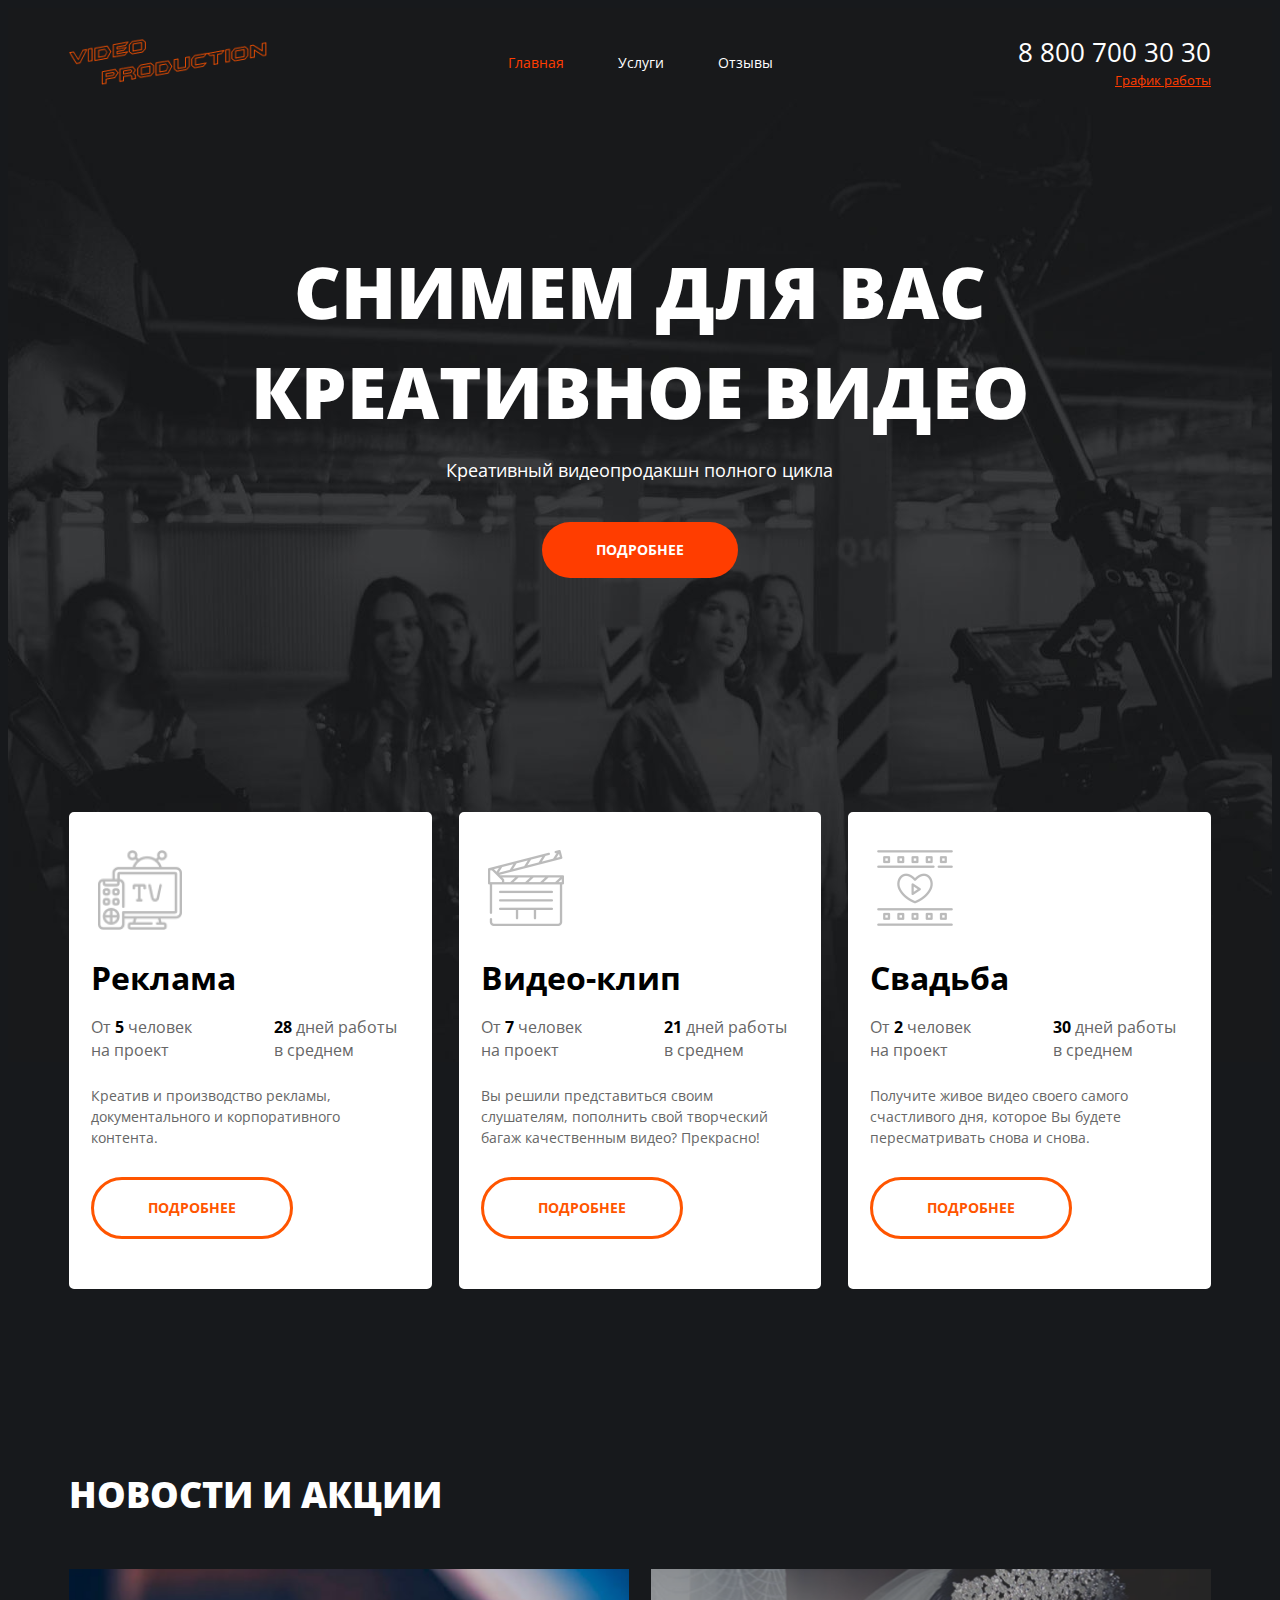
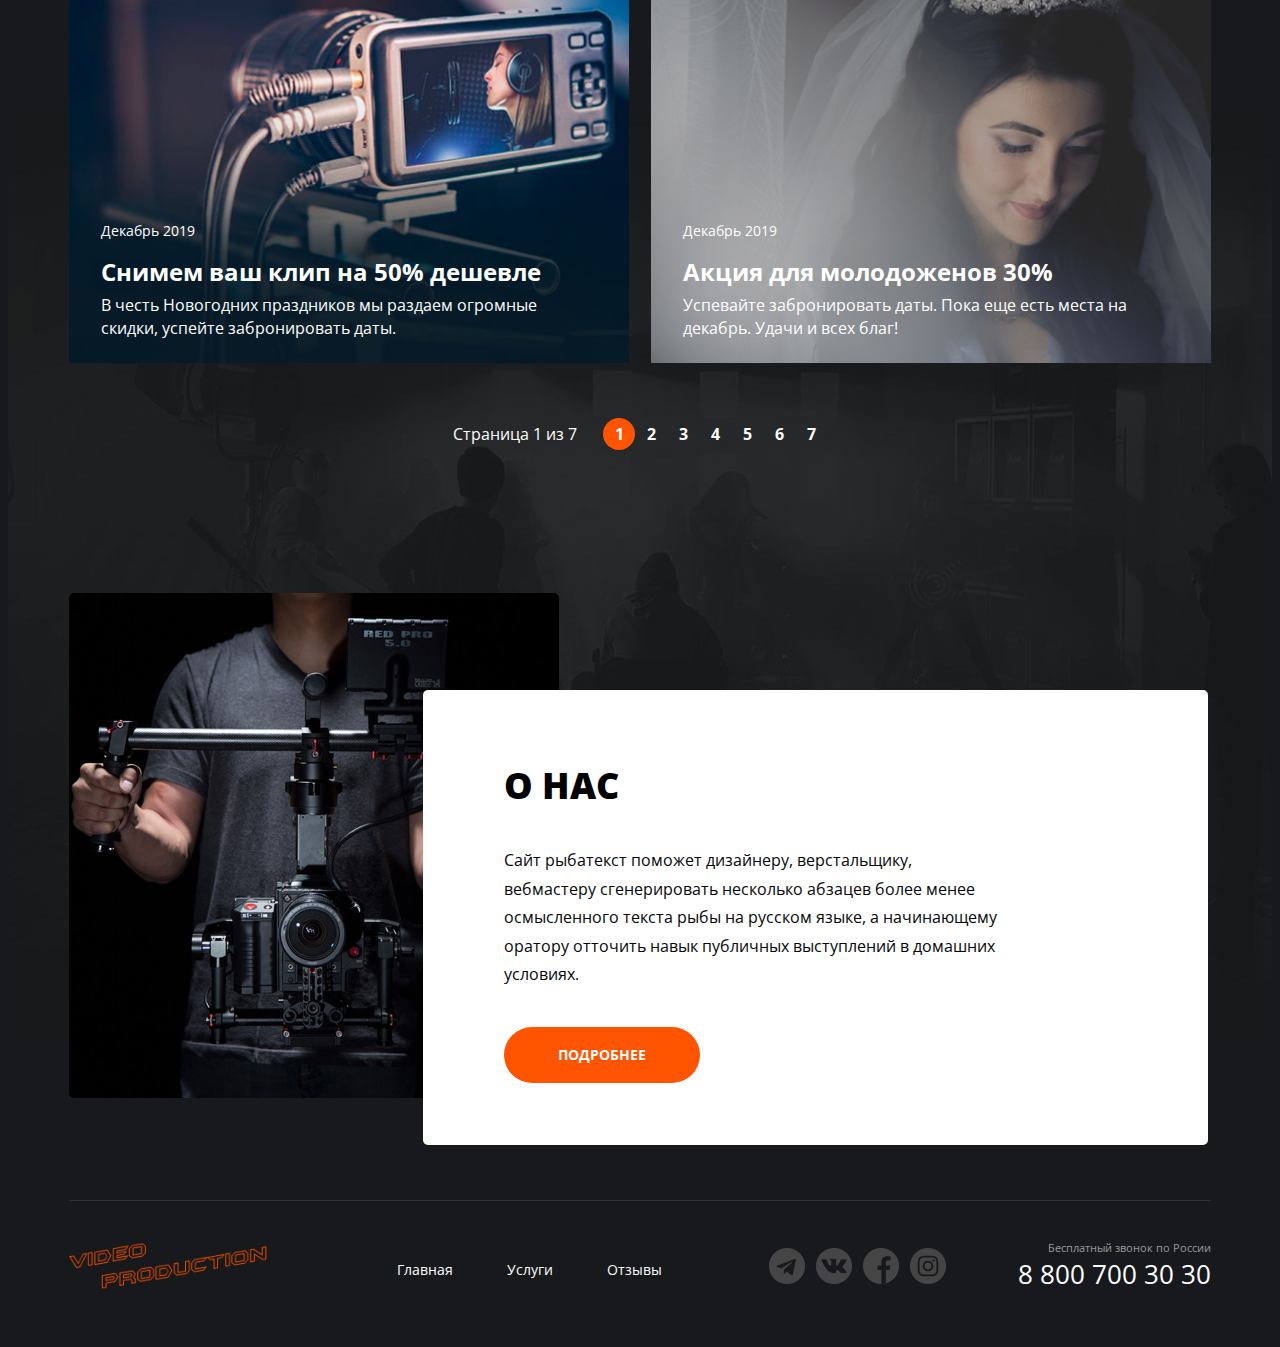
==== index.html @ b5f4c493 "Add files via upload" ====
<!DOCTYPE html>
<html lang="en">

<head>
    <meta charset="UTF-8">
    <meta http-equiv="X-UA-Compatible" content="IE=edge">
    <meta name="viewport" content="width=device-width, initial-scale=1.0">
    <link href="https://fonts.googleapis.com/css2?family=Open+Sans:wght@400;600;700;800&display=swap" rel="stylesheet">
    <link rel="stylesheet" href="./main.css">
    <title>Video Production</title>
</head>

<body>
    <div class="wrapper main-page-wrapper">
        <section class="hero">
            <div class="container hero__container">
                <header class="header">

                    <div class="header__col">
                        <a href="/" class="logo">
                            <img src="./img/logo.png" alt="vp logo" class="logo__img">
                        </a>
                        <nav class="menu">
                            <ul class="menu__list">
                                <li class="menu__item menu__item--active"> <a href="#" class="menu__link">Главная</a> </li>
                                <li class="menu__item"> <a href="#" class="menu__link">Услуги</a>
                                </li>
                                <li class="menu__item"> <a href="#" class="menu__link">Отзывы</a> </li>
                            </ul>
                        </nav>
                    </div>
                    <div class="header__col header__col--align--right">
                        <address class="contacts">
                            <a href="tel:+78007003030" class="contacts__phone">8 800 700 30 30</a>
                            <div class="contacts__dropdown-title">График работы</div>
                        </address>
                    </div>
                </header>
                <div class="hero__content">
                    <div class="hero__text-section">
                        <h1 class="hero__title">Снимем для вас креативное видео</h1>
                        <h4 class="hero__subtitle">Креативный видеопродакшн полного цикла</h4>
                        <a href="#" class="button button--red">Подробнее</a>
                    </div>
                </div>
            </div>
        </section>

        <section class="section">
            <div class="container">
                <ul class="offers">
                    <li class="offers__item offer offer__border">
                        <div class="offer__header">
                            <img src="./img/tv.png" class="offer__header-img" alt="offers image">
                        </div>
                        <div class="offer__content">
                            <h3 class="offer__title">Реклама</h3>
                            <div class="offer__prices">
                                <div class="offer__prices-cell">
                                    <div class="offer__price offer__price-first">От <span class="offer__marker">5</span>
                                        человек на проект
                                    </div>
                                </div>
                                <div class="offer__prices-cell">
                                    <div class="offer__price"><span class="offer__marker">28</span> дней работы в
                                        среднем</div>
                                </div>
                            </div>
                            <p class="offer__text">Креатив и производство рекламы, документального и
                                корпоративного контента.</p>
                            <a href="#" class="button button--light offer--button">Подробнее</a>
                        </div>
                    </li>

                    <li class="offers__item offer offer__border">
                        <div class="offer__header">
                            <img src="./img/clapper.png" class="offer__header-img" alt="offers image">
                        </div>
                        <div class="offer__content">
                            <h3 class="offer__title">Видео-клип</h3>
                            <div class="offer__prices">
                                <div class="offer__prices-cell">
                                    <div class="offer__price offer__price-first">От <span class="offer__marker">7</span>
                                        человек на проект
                                    </div>
                                </div>
                                <div class="offer__prices-cell">
                                    <div class="offer__price"><span class="offer__marker">21</span> дней работы в
                                        среднем</div>
                                </div>
                            </div>
                            <p class="offer__text">Вы решили представиться своим слушателям, пополнить свой
                                творческий багаж качественным видео? Прекрасно!</p>
                            <a href="#" class="button button--light offer--button">Подробнее</a>
                        </div>
                    </li>

                    <li class="offers__item offer offer__border">
                        <div class="offer__header">
                            <img src="./img/film.png" class="offer__header-img" alt="offers image">
                        </div>
                        <div class="offer__content">
                            <h3 class="offer__title">Свадьба</h3>
                            <div class="offer__prices">
                                <div class="offer__prices-cell">
                                    <div class="offer__price offer__price-first">От <span class="offer__marker">2</span>
                                        человек на проект
                                    </div>
                                </div>
                                <div class="offer__prices-cell">
                                    <div class="offer__price"><span class="offer__marker">30</span> дней работы в
                                        среднем</div>
                                </div>
                            </div>
                            <p class="offer__text">Получите живое видео своего самого счастливого дня, которое Вы
                                будете пересматривать снова и снова.</p>
                            <a href="#" class="button button--light offer--button">Подробнее</a>
                        </div>
                    </li>
                </ul>
            </div>
        </section>

        <section class="section section__news">
            <div class="container">
                <h2 class="section__title">Новости и акции</h2>
                <ul class="news">
                    <li class="news__item single-news">
                        <img src="./img/camera.png" alt="Снимем ваш клип" class="single-news__cover">
                        <div class="single-news__text-content">
                            <time class="single-news__date">Декабрь 2019</time>
                            <div class="single-news__title">Снимем ваш клип на 50% дешевле</div>
                            <div class="single-news__desc">В честь Новогодних праздников мы раздаем огромные скидки,
                                успейте
                                забронировать даты.</div>
                        </div>
                    </li>
                    <li class="news__item single-news">
                        <img src="./img/wedding.png" alt="Акция для молодожёнов"
                            class="single-news__cover single-news__cover--gradient">
                        <div class="single-news__text-content">
                            <time class="single-news__date">Декабрь 2019</time>
                            <div class="single-news__title">Акция для молодоженов 30%</div>
                            <div class="single-news__desc">Успевайте забронировать даты. Пока еще есть места на декабрь.
                                Удачи
                                и всех благ!</div>
                        </div>
                    </li>
                </ul>

                <div class="paginator">
                    <div class="paginator__info"> Страница <span class="pagination__index">1</span> из <span
                            class="paginatioin__count">7</span></div>
                    <ul class="paginator__list">
                        <li class="paginator__item paginator__item--active"> <a href="#" class="paginator__link">1</a>
                        </li>
                        <li class="paginator__item"> <a href="#" class="paginator__link">2</a> </li>
                        <li class="paginator__item"> <a href="#" class="paginator__link">3</a> </li>
                        <li class="paginator__item"> <a href="#" class="paginator__link">4</a> </li>
                        <li class="paginator__item"> <a href="#" class="paginator__link">5</a> </li>
                        <li class="paginator__item"> <a href="#" class="paginator__link">6</a> </li>
                        <li class="paginator__item"> <a href="#" class="paginator__link">7</a> </li>
                    </ul>
                </div>
            </div>
        </section>

        <section class="section section__about">
            <div class="container">
                <div class="about">
                    <div class="about__desc">
                        <h2 class="about__title">О нас</h2>
                        <div class="about__desc-text">
                            <p>
                                Сайт рыбатекст поможет дизайнеру, верстальщику, вебмастеру сгенерировать несколько
                                абзацев более менее осмысленного текста рыбы на русском языке, а начинающему оратору
                                отточить навык публичных выступлений в домашних условиях.
                            </p>
                        </div>
                        <a href="#" class="button button--orange--light">Подробнее</a>
                    </div>
                </div>
            </div>
        </section>

        <footer class="footer-container">
            <div class="container footer-container__content">
                <div class="footer footer-container__section">
                    <div class="footer__col">
                        <a href="/" class="footer__logo">
                            <img src="./img/logo.png" alt="vp logo" class="footer__logo--image">
                        </a>
                        <nav class="menu">
                            <ul class="menu__list">
                                <li class="menu__item menu__item--footer"> <a href="#" class="menu__link">Главная</a>
                                </li>
                                <li class="menu__item menu__item--footer"> <a href="#" class="menu__link">Услуги</a>
                                </li>
                                <li class="menu__item menu__item--footer"> <a href="#" class="menu__link">Отзывы</a>
                                </li>
                            </ul>
                        </nav>
                    </div>
                    <div class="footer__col footer__col--align--right">
                        <ul class="socials">
                            <li class="socials__item socials__item--icon--tg">
                                <a href="" class="socials__link"></a>
                            </li>
                            <li class="socials__item socials__item--icon--vk">
                                <a href="" class="socials__link"></a>
                            </li>
                            <li class="socials__item socials__item--icon--fb">
                                <a href="" class="socials__link"></a>
                            </li>
                            <li class="socials__item socials__item--icon--ig">
                                <a href="" class="socials__link"></a>
                            </li>
                        </ul>
                    </div>
                    <address class="contacts">
                        <div class="contacts__desc">Бесплатный звонок по России</div>
                        <a href="tel:+78007003030" class="contacts__phone">8 800 700 30 30</a>
                    </address>
                </div>
            </div>
        </footer>



    </div>
</body>

</html>
---- main.css ----
body {
    font-family: "Open Sans", Helvetica, sans-serif;
    color: #FFF;
    font-size: 16px;
    line-height: 1.42;
    background: #17191C;
    -webkit-font-smoothing: antialiased;
    -moz-osx-font-smoothing: grayscale;
}

a {
    color: inherit;
}

ul {
    padding: 0;
    margin: 0;
}

ul li {
    list-style: none;
}

h1,
h2,
h3,
h4,
h5,
h6 {
    margin: 0;
    font-weight: normal;
}

p {
    margin-top: 0;
}

* {
    box-sizing: border-box;
}

img {
    display: block;
    max-width: 100%;
}

body,
html {
    height: 100%;
}

button {
    background: transparent;
    border: none;
    cursor: pointer;
}

.wrapper {
    display: flex;
    flex-direction: column;
    min-height: 100%;
    overflow: hidden;
    min-width: 1200px;
}

.main-page-wrapper {
    background: url("./img/hero.png") center top no-repeat, url("./img/bottom-pic.png") center bottom 307px no-repeat;
}

.container {
    margin: 0 auto;
    width: 1142px;
}

.hero__container {
    display: flex;
    flex-direction: column;
    justify-content: space-between;
    min-height: 570px;
}

.header {
    padding-top: 26px;
    margin-bottom: 30px;
    display: flex;
    justify-content: space-between;
    align-items: center;
}

.header__col {
    display: flex;
    align-items: center;
}

.header__col--align--right {
    justify-content: flex-end;
}

.logo {
    display: block;
    margin-right: 241px;
}

.contacts {
    font-style: normal;
    text-align: right;

}

.contacts__desc {
    color: #9A9A9A;
    font-size: 11px;
}

.menu__item {
    display: inline-block;
    vertical-align: middle;
    margin-right: 50px;
}

.menu__item--active .menu__link {
    color: #FF3D00;
}

.menu__item:last-child {
    margin-right: 0;
}

.menu__link {
    font-size: 14px;
    text-decoration: none;
}

.menu__link:hover {
    color: #FF3D00;
}

.contacts__phone {
    text-decoration: none;
    font-size: 26px;
    margin-bottom: 0;
}

.contacts__dropdown-title {
    font-size: 13px;
    text-decoration: underline;
    color: #FF3D00;
}

.hero {
    display: flex;
    flex-direction: column;
    align-items: center;
    justify-content: center;
    text-align: center;
    margin-bottom: 234px;
}

.hero__content {
    display: flex;
    justify-content: center;
}

.hero__text-section {
    width: 70%;

}

.hero__title {
    font-size: 72px;
    font-weight: 800;
    line-height: 1.40;
    margin-bottom: 18px;
    text-transform: uppercase;
}

.hero__subtitle {
    font-size: 18px;
    margin-bottom: 42px;
    line-height: 20px;
}

.button {
    border-radius: 34px;
    padding: 18px 54px;
    color: #fff;
    font-weight: bold;
    text-transform: uppercase;
    text-decoration: none;
    font-size: 14px;
    display: inline-block;
}

.button--red {
    background: #FF3D00;
}

.button--red:hover {
    background: #DA0100;
}

.button--orange {
    background: #FF5500;
}

.button--orange:hover {
    background: #FF3D00;
}

.button--orange--light {
    background: #FF5400;

}

.button--orange--light:hover {
    background: #FF3D00;
}


.button--light {
    color: #FF5500;
    border: solid;
    border-color: #FF5500;
    background: #fff;
}

.button--light--align {
    margin-left: 16px;
}

.button--light:hover {
    background: #FF5500;
    color: #fff;
}

.offer--button {
    margin-bottom: 45px;
}

.button--grey {
    background: #8E8E8E;
}

.button--grey:hover {
    background: #2B2B2B;
    ;
}

.section {
    margin-bottom: 180px;
}

.section__title {
    font-size: 36px;
    font-weight: 800;
    margin-bottom: 49px;
    text-transform: uppercase;
}


.offers {
    display: flex;
    justify-content: space-between;
}

.offers__item {
    width: calc(100% / 3 - 18px);
}

.offers__item:last-child {
    margin-right: 0;
}

.offer {
    min-height: 475px;
    background: #FFF;
    border-radius: 5px;
    overflow: hidden;
    display: flex;
    flex-direction: column;
}

.offer__border {
    border: 5px solid #FFF;
    box-sizing: border-box;
    border-radius: 5px;
}

.offer__border:hover {
    border: 5px solid #CCC;
    box-sizing: border-box;
    border-radius: 5px;
}

.offer__header {
    min-height: 98px;
    position: relative;
    margin-bottom: 40px;
}

.offer__content {
    padding: 26px 17px;
    padding-top: 0;
    padding-right: 0;
    padding-bottom: 0;
}

.offer__header-img {
    position: absolute;
    top: 33px;
    left: 24px;
}

.offer__title {
    font-size: 32px;
    font-weight: bold;
    color: #000;
    margin-bottom: 16px;
}

.offer__prices {
    color: #666;
    margin-bottom: 23px;
    display: flex;
    justify-content: space-between;
    width: 306px;
}

.offer__prices:last-child {
    margin-right: 0;
}

.offer__price {
    width: 123px;
}

.offer__price-first {
    margin-right: 35px;
}

.offer__text {
    font-size: 14px;
    width: 306px;
    line-height: 1.51;
    margin-bottom: 29px;
    color: #666;
}

.offer__marker {
    font-weight: 700;
    color: #000;
}

.offer__prices-cell {
    margin-right: 25px;
}

.offer__prices-cell:last-child {
    margin-right: 0;
}

.section__news {
    margin-bottom: 143px;
}

.news {
    margin-bottom: 55px;
    display: flex;
    justify-content: space-between;
}

.news__item {
    height: 394px;
    margin-right: 2%;
    flex: 1;
}

.news__item:last-child {
    margin-right: 0;
}

.single-news {
    overflow: hidden;
    position: relative;
}

.single-news__cover {
    display: block;
    width: 100%;
    height: 100%;
    object-fit: cover;
}

.single-news__cover--gradient {
    background: linear-gradient(0deg, rgba(90, 90, 90, 0.4), rgba(90, 90, 90, 0.4));
}

.single-news__text-content {
    position: absolute;
    left: 0;
    right: 0;
    bottom: 0;
    padding: 24px 32px;
    min-height: 140px;
}

.single-news__date {
    font-size: 14px;
    margin-bottom: 18px;
}

.single-news__title {
    font-size: 24px;
    font-weight: bold;
    margin-bottom: 5px;
    margin-top: 13px;
}

.paginator {
    text-align: center;
    display: flex;
    justify-content: center;
    align-items: center;
}

.paginator__item {
    text-align: center;
}

.paginator__info {
    margin-right: 26px;
}

.paginator__list {
    display: flex;
    align-items: center;
}

.paginator__item:last-child {
    margin-bottom: 0;
}

.paginator__item:hover {
    width: 32px;
    height: 32px;
    border-radius: 50%;
    background: #FF5500;
}

.paginator__item--active .paginator__link {
    background: #FF5500;
}

.paginator__link {
    display: block;
    width: 32px;
    height: 32px;
    border-radius: 50%;
    text-decoration: none;
    font-weight: bold;
    line-height: 32px;
}

.section__about {
    margin-bottom: 55px;
}

.about {
    display: flex;
}


.about:before,
.about__desc {
    border-radius: 5px;
}

.about:before {
    content: "";
    display: block;
    width: 490px;
    height: 505px;
    background: url("./img/cameraman.png") center center / cover no-repeat;
}

.about__desc {
    background: #FFF;
    padding: 70px 81px;
    max-width: 785px;
    padding-right: 203px;
    height: 455px;
    margin-left: -136px;
    margin-top: 97px;
}

.about__title {
    font-weight: 800;
    font-size: 36px;
    text-transform: uppercase;
    margin-bottom: 35px;
    color: #000;
}

.about__desc-text {
    margin-bottom: 38px;
    color: #060606;
    line-height: 1.78;
}

.about__desc-text p {
    margin-bottom: 20px;

}

.about__desc-text p:last-child {
    margin-bottom: 0;
}

.footer-container {
    margin-top: auto;
}

.footer-container__content {
    border-top: 1px solid rgba(255, 255, 255, .1);
}

.footer-container__section {
    height: 130px;
    margin-bottom: 16px;
}

.footer {
    position: relative;
    display: flex;
    align-items: center;
    justify-content: space-between;
}

.footer__col {
    display: flex;
}

.footer__col--align--right {
    justify-content: flex-end;
}

.footer__logo {
    margin-right: 130px;
}

.menu__item--footer {
    margin-top: 15px;
}

.socials__item {
    display: inline-block;
    vertical-align: middle;
    margin-right: 7px;
}

.socials {
    margin-left: 35px;
}

.socials__item:last-child {
    margin-right: 0;
}

.socials__link {
    display: block;
    text-decoration: none;
    width: 36px;
    height: 36px;
    background: center center no-repeat;
}

.socials__item--icon--tg .socials__link {
    background-image: url("/img/telegram.png");
}

.socials__item--icon--tg .socials__link:hover {
    background-image: url("/img/ht.png");
}

.socials__item--icon--vk .socials__link {
    background-image: url("/img/vk.png");
}

.socials__item--icon--vk .socials__link:hover {
    background-image: url("/img/hvk.png");
}

.socials__item--icon--fb .socials__link {
    background-image: url("/img/f.png");
}

.socials__item--icon--fb .socials__link:hover {
    background-image: url("/img/hf.png");
}

.socials__item--icon--ig .socials__link {
    background-image: url("/img/in.png");
}

.socials__item--icon--ig .socials__link:hover {
    background-image: url("/img/hin.png");
}

/*services page*/

.top-line {
    min-height: 416px;
    background: #17191C url("./img/top-line.png") right 50% top no-repeat;
    display: flex;
    flex-direction: column;
    padding-bottom: 25px;

}

.top-line__container {
    flex: 1;
    display: flex;
    flex-direction: column;
    justify-content: space-between;
}

.top-line__header {
    margin-bottom: 30px;
    padding-top: 20px;
}

.page-title {
    font-size: 72px;
    font-weight: 800;
    line-height: 1;
    text-transform: uppercase;
}

.breadcrumbs__list {
    display: flex;
    align-items: center;
}

.breadcrumbs__list .breadcrumbs__item--active {
    font-weight: bold;
    align-items: center;
}

.breadcrumbs__item {
    display: inline-block;
    padding-left: 2px;
    vertical-align: bottom;
}

.breadcrumbs__item:first-child {
    padding-left: 0px;
}

.breadcrumbs__item:after {
    content: "/ ";
    color: #9A9A9A;
    ;
    padding-left: 2px;
}

.breadcrumbs__item:last-child:after {
    display: none;
}

.breadcrumbs__link {
    color: #9A9A9A;
    font-size: 14px;
}

.page-content {
    background: #fff;
    color: #303030;
    padding: 72px 0;
}

.page-content--section {
    margin-bottom: 0
}

.service {
    display: flex;
    padding: 24px 0px;
    padding-bottom: 20px;
    text-decoration: none;
}

.service:hover {
    background: #E5E5E5;
}

.service:hover .service__button {
    background: #FF5500;
    color: #fff;
}

.service__img {
    width: 30%;
    margin-right: 15%;
}

.service__content {
    flex: 1;
    position: relative;
    left: 0px;
    top: 10px;
    width: 100%;
}

.services__list {
    margin-bottom: 38px;
}

.service__title {
    font-size: 36px;
    font-weight: bold;
    margin-bottom: 29px;
    color: #000;
}

.service__desc {
    line-height: 1.7;
    margin-bottom: 30px;
}

.paginator--theme--dark {
    color: #000;
    padding-left: 30px;
    margin-bottom: 16px;
}

.paginator--theme--dark .paginator__item--active .paginator__link {
    color: #FFF;
    background: #FF5300;
}

.paginator--theme--dark .paginator__link:hover {
    color: #FFF;
    background: #FF5300;
}

.inner-section {
    background: #fff;
    color: #1A1B1E;
    padding: 87px 0 65px 0;
}

.inner-section--bg--grey {
    background: #F4F5F5;
}

.inner-section__title {
    font-size: 48px;
    font-weight: bold;
    margin-bottom: 60px;
}

.inner-section__title--feature {
    color: #202020;
    text-transform: uppercase;
    font-weight: 800;
    font-size: 36px;
    margin-bottom: 56px;
}

.partners__list {
    display: flex;
    flex-wrap: wrap;
    justify-content: space-between;
}

.partners__item {
    margin-left: 20px;
    max-width: 65%;
    margin-bottom: 29px;
}


.partners__link {
    text-decoration: none;
    display: flex;
    width: 228px;
    height: 100px;
    align-items: center;
    justify-content: center;
    filter: grayscale(100%);
}

.partners__link:hover {
    filter: grayscale(0);
}

.inner-footer__container {
    padding: 44px 0;
}

.inner-footer {
    margin-top: auto;

}

/* reviews page */

.page-content__reviews {
    padding: 70px 0;
    padding-top: 95px;
}

.reviews {
    column-count: 2;
    column-gap: 30px;
    margin-bottom: 50px;

}

.reviews__item {
    margin-bottom: 20px;
}

.review {
    display: inline-flex;
    flex-direction: column;
    padding: 35px 30px;
    padding-top: 50px;
    padding-bottom: 33px;
    background: #F4F5F5;
    border-radius: 5px;
}

.review__header {
    display: flex;
    align-items: center;
    margin-bottom: 30px;
}

.review__user {
    display: flex;
    align-items: center;
    font-size: 24px;
    font-weight: bold;
    color: #1A1B1E;
    text-decoration: none;
    margin-bottom: 11px;
}

.review__user:hover {
    color: #2E77A4;
    text-decoration: underline;
}

.review__user:after {
    content: url("./img/reviews/vk-blue\ 1.png");
    height: 29px;
    margin-left: 5px;
}

.avatar {
    width: 140px;
    height: 140px;
    overflow: hidden;
    border-radius: 50%;
    margin-right: 23px;
}

.review__tags {
    display: flex;
    align-items: flex-start;
}

.tag {
    font-size: 13px;
    color: #303030;
    padding: 9px 16px;
    border-radius: 35px;
    background: #E7E7E7;
}

.tag:last-child {
    margin: 0;
}


.tag--bg--pink {
    background: #F2D4C9;
}

.review__title {
    font-size: 30px;
    font-weight: bold;
    color: #202020;
    margin-bottom: 23px;
}

.review__content-text {
    color: #818181;
    margin-bottom: 38px;
    line-height: 27px;
}

.review__date {
    font-size: 14px;
    font-weight: 600;
    color: #1A1B1E;
}

.separator {
    background: #373737 url("./img/reviews/party.png") left 111% bottom no-repeat;
    min-height: 360px;
    display: flex;
    flex-direction: column;
    justify-content: center;
}

.separator__content {
    max-width: 49%;
}

.separator__title {
    font-weight: bold;
    font-size: 48px;
    line-height: 1.37;
}

.separator__title-mark {
    color: #FF5300;
}

.inner-section--review {
    padding: 80px 0 65px 0;
}

.form__row {
    display: flex;
    margin-bottom: 30px;
}

.form__input {
    flex: 1;
    margin-right: 30px;
    border-radius: 5px;
    border: none;
    background: #FFF;
    padding: 22px 30px;
    font-size: 18px;
    color: #1A1B1E;
}

.form__input.text:focus {
    border: 1px solid #CCCCCC;
}

.form__input:last-child {
    margin-right: 0;
}

.form__input::placeholder {
    color: #666;
}

.form__input--textarea {
    height: 235px;
}

.form__controls {
    display: flex;
    margin-bottom: 35px;
}

.form__controls-title {
    width: 38%;
    padding-left: 1px;
    color: #1A1B1E;
    font-size: 18px;
}

.controls {
    flex: 1;
    display: flex;
    flex-wrap: wrap;
}

.controls__item {
    margin-bottom: 10px;
    margin-right: 10px;
}

.controls__elem {
    cursor: pointer;
}

.controls__checkbox:checked~.controls__tag {
    background: #F2D4C9;
}

.controls__checkbox {
    display: none;
}

.form__buttons {
    display: flex;
    justify-content: flex-end;
}

.form__button {
    margin-right: 20px;
}

.form__button:last-child {
    margin-right: 0;
}

.button--features {
    width: 168px;
    height: 55px;
    border-radius: 35px;
    padding: 10px;
}

/* welcome page */

.welcome {
    display: flex;
    position: fixed;
    top: 0;
    left: 0;
    width: 100%;
    height: 100%;
    align-items: center;
    justify-content: center;
    background: url("./img/welcome/rec.png") center center no-repeat, url("./img/welcome/bg.png") center bottom / cover no-repeat;
    background-size: 90%;
}

.central {
    display: flex;
    flex-direction: column;
    align-items: center;
}

.central__logo {
    margin-bottom: 40px;
}
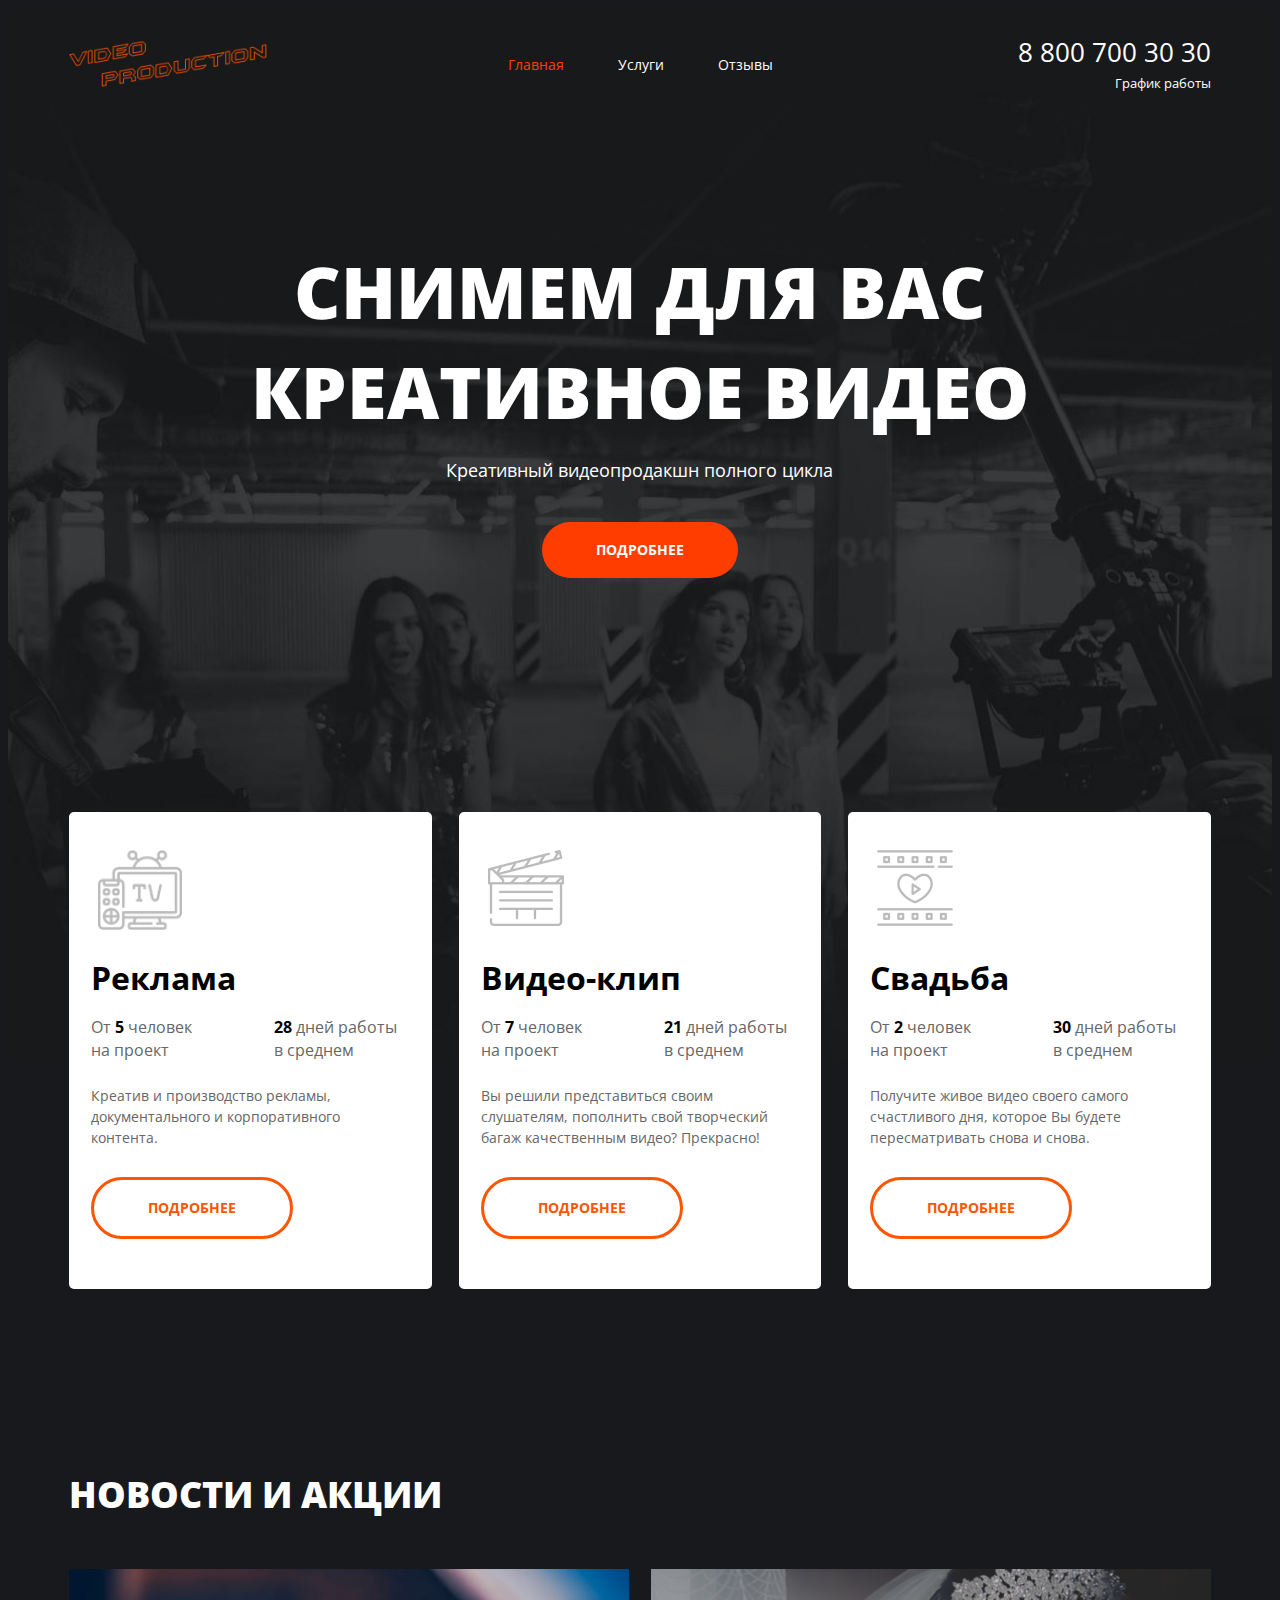
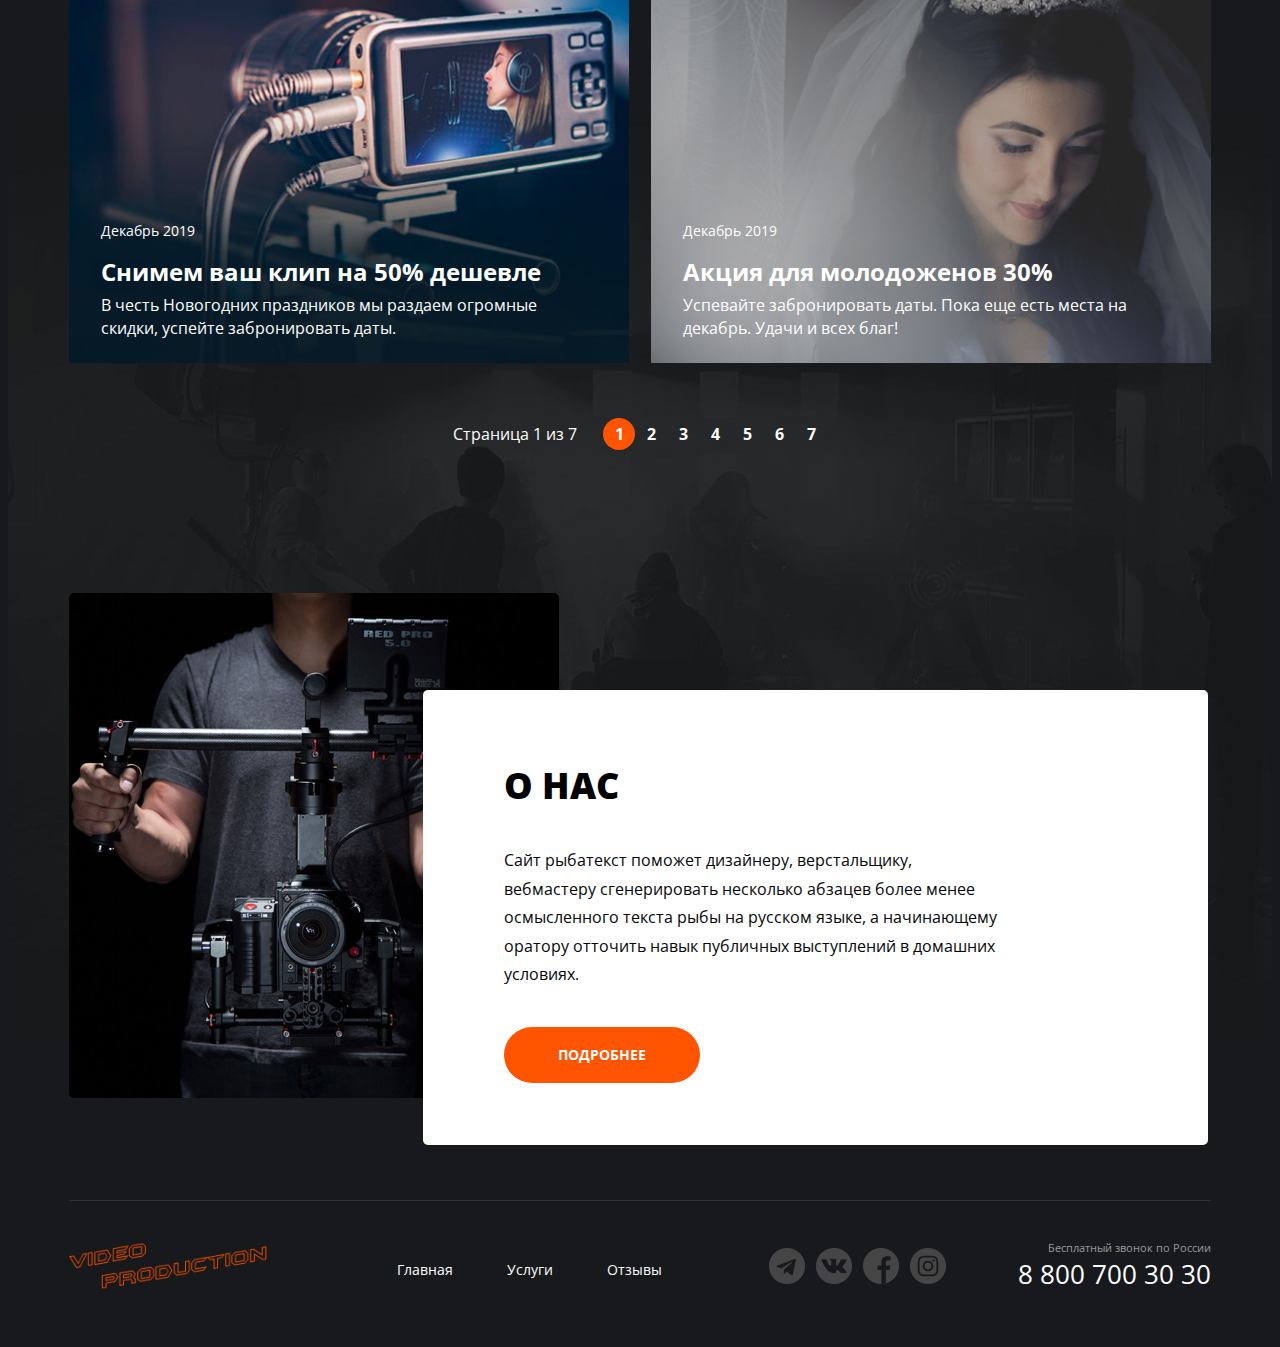
==== commit 370d2958: "Add files via upload" ====
--- a/index.html
+++ b/index.html
@@ -22,7 +22,8 @@
                         </a>
                         <nav class="menu">
                             <ul class="menu__list">
-                                <li class="menu__item menu__item--active"> <a href="#" class="menu__link">Главная</a> </li>
+                                <li class="menu__item menu__item--active"> <a href="#" class="menu__link">Главная</a>
+                                </li>
                                 <li class="menu__item"> <a href="#" class="menu__link">Услуги</a>
                                 </li>
                                 <li class="menu__item"> <a href="#" class="menu__link">Отзывы</a> </li>
@@ -31,11 +32,27 @@
                     </div>
                     <div class="header__col header__col--align--right">
                         <address class="contacts">
-                            <a href="tel:+78007003030" class="contacts__phone">8 800 700 30 30</a>
-                            <div class="contacts__dropdown-title">График работы</div>
+                            <ul class="contacts__list">
+                                <li class="contacts__item">
+                                    <a href="tel:+78007003030" class="contacts__phone">8 800 700 30 30</a>
+                                </li>
+                                <li class="contacts__item">
+                                    <div class="dropdown">
+                                        <a href="#" class="dropdown__link">График работы</a>
+                                        <div class="dropdown__menu">
+                                            <ul class="dropdown__list">
+                                                <li class="dropdown__item"><span class="dropdown__marker">пн-вс: 09:00 -
+                                                        20:00</span></li>
+                                                <li class="dropdown__item">Обед: 14:00-14:30</li>
+                                            </ul>
+                                        </div>
+                                    </div>
+                                </li>
+                            </ul>
                         </address>
                     </div>
                 </header>
+
                 <div class="hero__content">
                     <div class="hero__text-section">
                         <h1 class="hero__title">Снимем для вас креативное видео</h1>
--- a/main.css
+++ b/main.css
@@ -133,6 +133,7 @@
 
 .menu__link:hover {
     color: #FF3D00;
+    transition: .3s;
 }
 
 .contacts__phone {
@@ -141,10 +142,9 @@
     margin-bottom: 0;
 }
 
-.contacts__dropdown-title {
+.dropdown__link {
     font-size: 13px;
-    text-decoration: underline;
-    color: #FF3D00;
+    text-decoration: none;
 }
 
 .hero {
@@ -197,6 +197,7 @@
 
 .button--red:hover {
     background: #DA0100;
+    transition: .3s;
 }
 
 .button--orange {
@@ -205,6 +206,7 @@
 
 .button--orange:hover {
     background: #FF3D00;
+    transition: .3s;
 }
 
 .button--orange--light {
@@ -214,6 +216,7 @@
 
 .button--orange--light:hover {
     background: #FF3D00;
+    transition: .3s;
 }
 
 
@@ -231,6 +234,7 @@
 .button--light:hover {
     background: #FF5500;
     color: #fff;
+    transition: .3s;
 }
 
 .offer--button {
@@ -243,7 +247,7 @@
 
 .button--grey:hover {
     background: #2B2B2B;
-    ;
+    transition: .3s;
 }
 
 .section {
@@ -290,6 +294,7 @@
     border: 5px solid #CCC;
     box-sizing: border-box;
     border-radius: 5px;
+    transition: .3s;
 }
 
 .offer__header {
@@ -425,6 +430,8 @@
 
 .paginator__item {
     text-align: center;
+    border-radius: 50%;
+
 }
 
 .paginator__info {
@@ -443,8 +450,8 @@
 .paginator__item:hover {
     width: 32px;
     height: 32px;
-    border-radius: 50%;
     background: #FF5500;
+    transition: .5s;
 }
 
 .paginator__item--active .paginator__link {
@@ -572,38 +579,147 @@
     width: 36px;
     height: 36px;
     background: center center no-repeat;
-}
-
-.socials__item--icon--tg .socials__link {
-    background-image: url("/img/telegram.png");
-}
-
-.socials__item--icon--tg .socials__link:hover {
-    background-image: url("/img/ht.png");
-}
-
-.socials__item--icon--vk .socials__link {
-    background-image: url("/img/vk.png");
-}
-
-.socials__item--icon--vk .socials__link:hover {
-    background-image: url("/img/hvk.png");
-}
-
-.socials__item--icon--fb .socials__link {
-    background-image: url("/img/f.png");
-}
-
-.socials__item--icon--fb .socials__link:hover {
-    background-image: url("/img/hf.png");
-}
-
-.socials__item--icon--ig .socials__link {
-    background-image: url("/img/in.png");
-}
-
-.socials__item--icon--ig .socials__link:hover {
-    background-image: url("/img/hin.png");
+    position: relative;
+}
+
+.socials__item--icon--tg .socials__link:after {
+    content: "";
+    display: block;
+    position: absolute;
+    top: 50%;
+    left: 50%;
+    transform: translate(-50%, -50%);
+    width: 36px;
+    height: 36px;
+    background: url("./img/sprite.png") -346px -10px;
+    transition: .3s;
+}
+
+.socials__item--icon--tg .socials__link:before {
+    content: "";
+    display: block;
+    position: absolute;
+    top: 50%;
+    left: 50%;
+    transform: translate(-50%, -50%);
+    width: 36px;
+    height: 36px;
+    background: url("./img/sprite.png") -178px -10px;
+    opacity: 0;
+    transition: .3s;
+}
+
+.socials__item--icon--tg .socials__link:hover:before {
+    opacity: 1;
+}
+
+.socials__item--icon--tg .socials__link:hover:after {
+    opacity: 0;
+}
+
+.socials__item--icon--vk .socials__link:after {
+    content: "";
+    display: block;
+    position: absolute;
+    top: 50%;
+    left: 50%;
+    transform: translate(-50%, -50%);
+    width: 36px;
+    height: 36px;
+    background: url("./img/sprite.png") -402px -10px;
+    transition: .3s;
+}
+
+.socials__item--icon--vk .socials__link:before {
+    content: "";
+    display: block;
+    position: absolute;
+    top: 50%;
+    left: 50%;
+    transform: translate(-50%, -50%);
+    width: 36px;
+    height: 36px;
+    background: url("./img/sprite.png") -234px -10px;
+    opacity: 0;
+    transition: .3s;
+}
+
+.socials__item--icon--vk .socials__link:hover:before {
+    opacity: 1;
+}
+
+.socials__item--icon--vk .socials__link:hover:after {
+    opacity: 0;
+}
+
+.socials__item--icon--fb .socials__link:after {
+    content: "";
+    display: block;
+    position: absolute;
+    top: 50%;
+    left: 50%;
+    transform: translate(-50%, -50%);
+    width: 36px;
+    height: 36px;
+    background: url("./img/sprite.png") -10px -10px;
+    transition: .3s;
+}
+
+.socials__item--icon--fb .socials__link:before {
+    content: "";
+    display: block;
+    position: absolute;
+    top: 50%;
+    left: 50%;
+    transform: translate(-50%, -50%);
+    width: 36px;
+    height: 36px;
+    background: url("./img/sprite.png") -66px -10px;
+    opacity: 0;
+    transition: .3s;
+}
+
+.socials__item--icon--fb .socials__link:hover:before {
+    opacity: 1;
+}
+
+.socials__item--icon--fb .socials__link:hover:after {
+    opacity: 0;
+}
+
+.socials__item--icon--ig .socials__link:after {
+    content: "";
+    display: block;
+    position: absolute;
+    top: 50%;
+    left: 50%;
+    transform: translate(-50%, -50%);
+    width: 36px;
+    height: 36px;
+    background: url("./img/sprite.png") -290px -10px;
+    transition: .3s;
+}
+
+.socials__item--icon--ig .socials__link:before {
+    content: "";
+    display: block;
+    position: absolute;
+    top: 50%;
+    left: 50%;
+    transform: translate(-50%, -50%);
+    width: 36px;
+    height: 36px;
+    background: url("./img/sprite.png") -122px -10px;
+    opacity: 0;
+    transition: .3s;
+}
+
+.socials__item--icon--ig .socials__link:hover:before {
+    opacity: 1;
+}
+
+.socials__item--icon--ig .socials__link:hover:after {
+    opacity: 0;
 }
 
 /*services page*/
@@ -691,16 +807,22 @@
 
 .service:hover {
     background: #E5E5E5;
+    transition: .3s;
 }
 
 .service:hover .service__button {
     background: #FF5500;
     color: #fff;
+    transition: .3s;
 }
 
 .service__img {
     width: 30%;
     margin-right: 15%;
+}
+
+.service__img-elem {
+    max-width: 135%
 }
 
 .service__content {
@@ -741,6 +863,7 @@
 .paginator--theme--dark .paginator__link:hover {
     color: #FFF;
     background: #FF5300;
+    transition: .3s;
 }
 
 .inner-section {
@@ -792,6 +915,7 @@
 
 .partners__link:hover {
     filter: grayscale(0);
+    transition: .3s;
 }
 
 .inner-footer__container {
@@ -850,6 +974,7 @@
 .review__user:hover {
     color: #2E77A4;
     text-decoration: underline;
+    transition: .3s;
 }
 
 .review__user:after {
@@ -1043,4 +1168,72 @@
 
 .central__logo {
     margin-bottom: 40px;
+}
+
+
+.dropdown {
+    position: relative;
+    display: inline-block;
+}
+
+.dropdown:hover .dropdown__link {
+    color: #FF3D00;
+    text-decoration: underline;
+    transition: .3s;
+}
+
+.dropdown:hover .dropdown__menu {
+    right: 0px;
+    opacity: 0.8;
+}
+
+.dropdown__menu {
+    position: absolute;
+    top: 100%;
+    width: 156px;
+    height: 67px;
+    background: #FFF;
+    border-radius: 4px;
+    padding: 11px 25px 15px 9px;
+    margin-top: 7px;
+    right: 9999px;
+    opacity: 0;
+    transition: opacity .4s;
+}
+
+.dropdown__menu:after {
+    content: "";
+    display: block;
+    border: 10px solid transparent;
+    width: 0px;
+    height: 0px;
+    border-bottom-color: #FFF;
+    border-top-width: 0;
+    position: absolute;
+    top: -14%;
+    left: 60%;
+}
+
+.dropdown__menu:before {
+    content: "";
+    display: block;
+    height: 30px;
+    left: 0;
+    right: 0;
+    top: -29px;
+    position: absolute;
+}
+
+.dropdown__item {
+    line-height: 21px;
+    font-size: 13px;
+    color: #1E1F20;
+}
+
+.dropdown__item:last-child {
+    text-align: left;
+}
+
+.dropdown__marker {
+    font-weight: bold;
 }